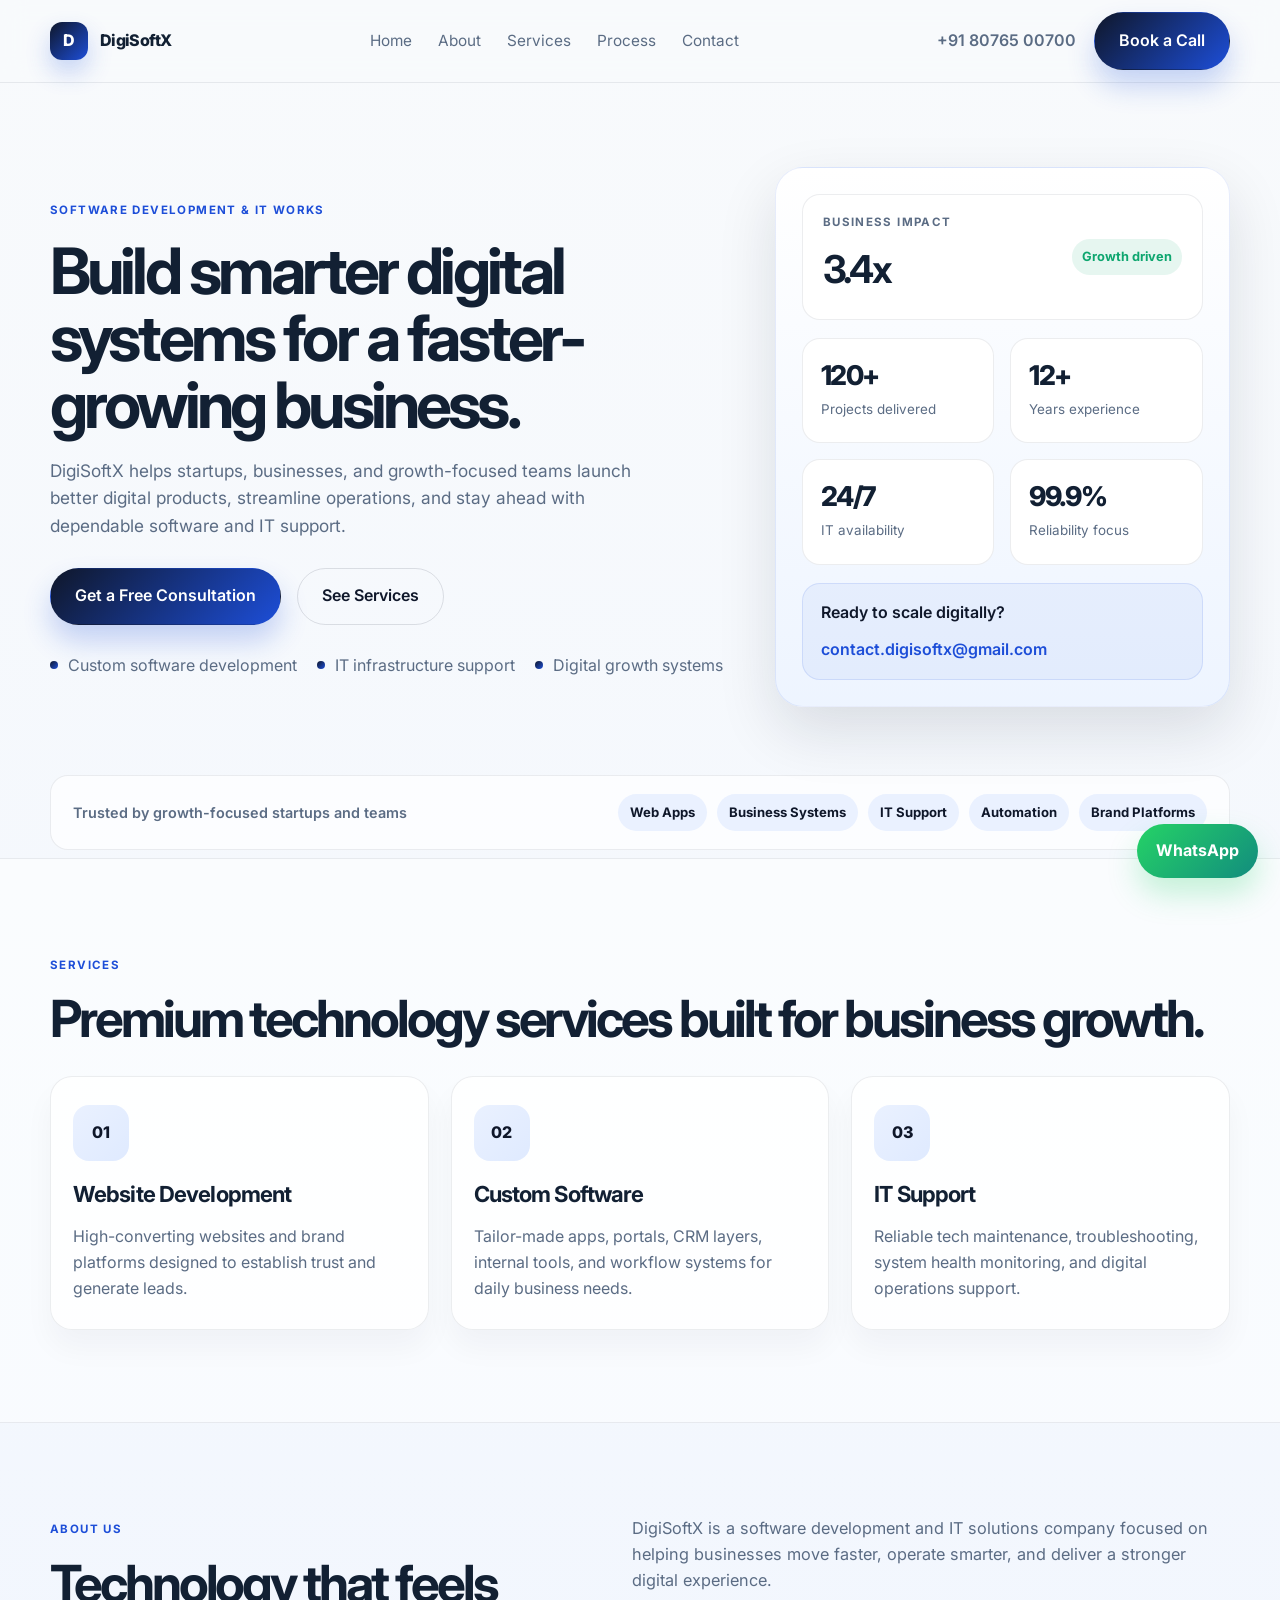
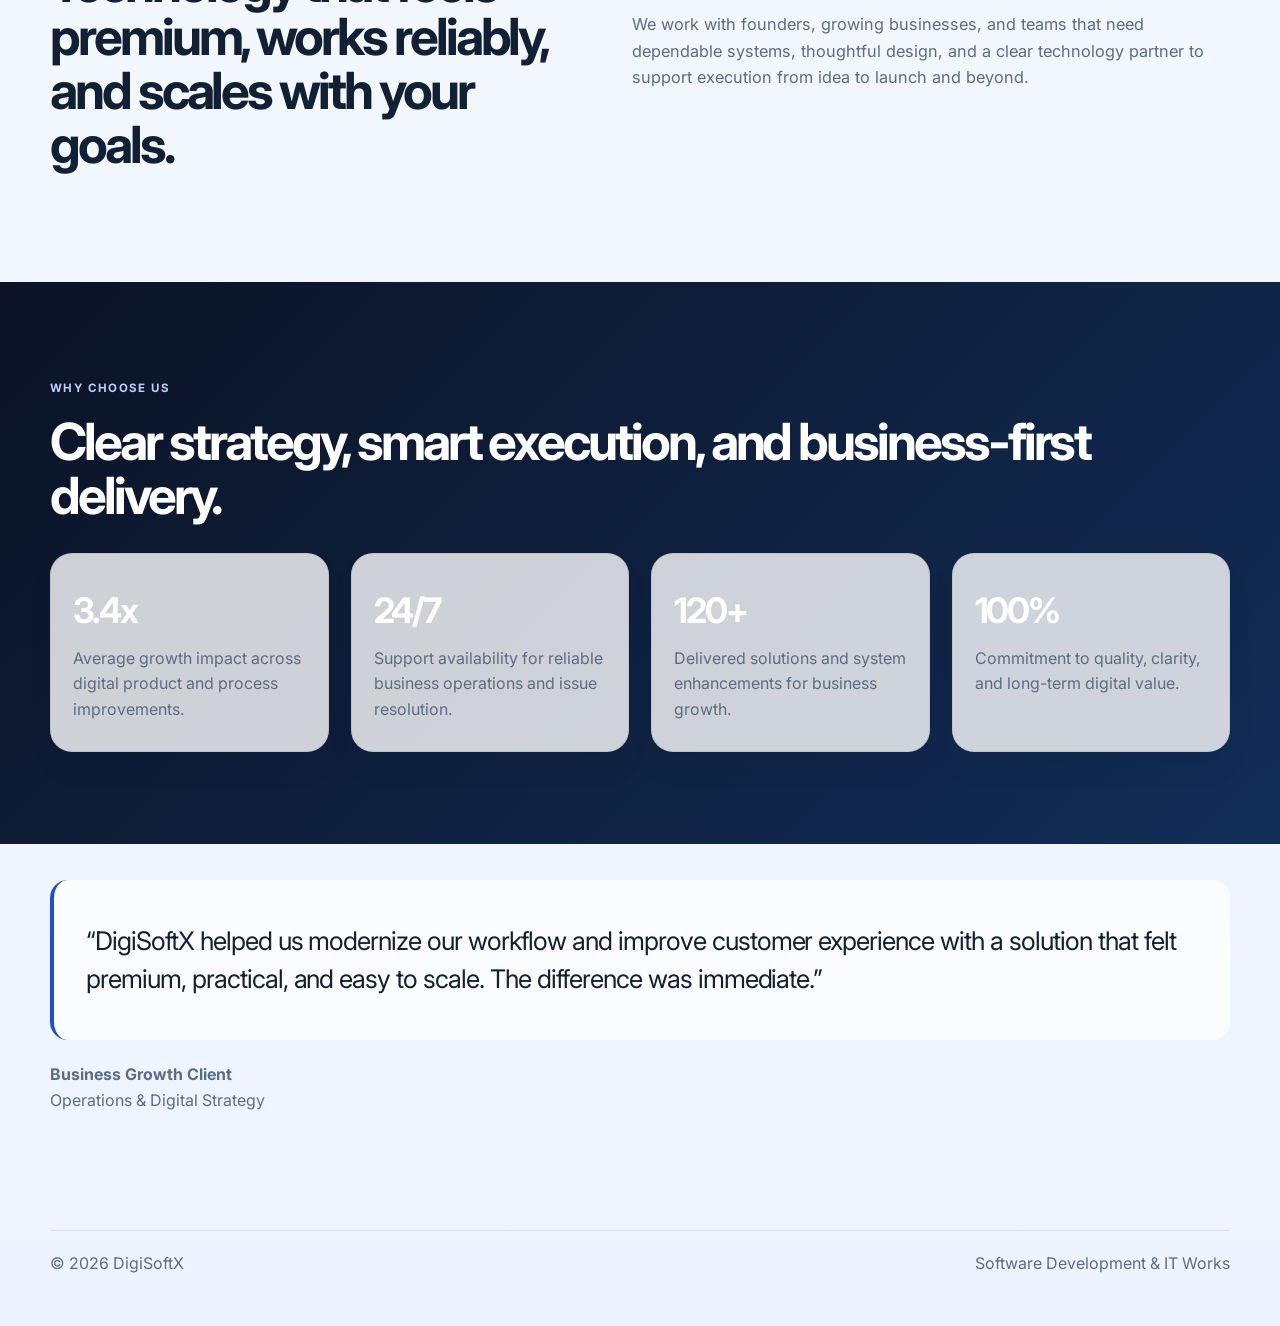
==== index.html @ 3e686649 "code update" ====
<!DOCTYPE html>
<html lang="en">
  <head>
    <meta charset="UTF-8" />
    <meta name="viewport" content="width=device-width, initial-scale=1.0" />
    <meta name="description" content="DigiSoftX delivers premium software development, IT services, and digital transformation for growing businesses." />
    <meta name="theme-color" content="#0f172a" />
    <title>DigiSoftX | Premium Software Development & IT Services</title>
    <link rel="preconnect" href="https://fonts.googleapis.com" />
    <link rel="preconnect" href="https://fonts.gstatic.com" crossorigin />
    <link href="https://fonts.googleapis.com/css2?family=Inter:wght@400;500;600;700;800&display=swap" rel="stylesheet" />
    <link rel="stylesheet" href="assets/css/styles.css" />
  </head>
  <body>
    <header class="site-header">
      <div class="container nav-wrap">
        <a class="brand" href="index.html" aria-label="DigiSoftX home">
          <span class="brand-mark">D</span>
          <span>DigiSoftX</span>
        </a>

        <nav class="site-nav" aria-label="Main navigation">
          <a href="index.html">Home</a>
          <a href="about.html">About</a>
          <a href="services.html">Services</a>
          <a href="process.html">Process</a>
          <a href="contact.html">Contact</a>
        </nav>

        <div class="nav-actions">
          <a class="text-link" href="tel:+918076500700">+91 80765 00700</a>
          <a class="btn btn-primary" href="contact.html">Book a Call</a>
        </div>
      </div>
    </header>

    <main>
      <section class="hero">
        <div class="container hero-grid">
          <div class="hero-copy">
            <span class="eyebrow">Software development & IT works</span>
            <h1>Build smarter digital systems for a faster-growing business.</h1>
            <p class="lead">
              DigiSoftX helps startups, businesses, and growth-focused teams launch better digital products,
              streamline operations, and stay ahead with dependable software and IT support.
            </p>

            <div class="hero-actions">
              <a class="btn btn-primary" href="contact.html">Get a Free Consultation</a>
              <a class="btn btn-secondary" href="services.html">See Services</a>
            </div>

            <ul class="trust-list" aria-label="DigiSoftX strengths">
              <li>Custom software development</li>
              <li>IT infrastructure support</li>
              <li>Digital growth systems</li>
            </ul>
          </div>

          <div class="hero-panel" aria-label="Business performance summary">
            <div class="panel-top">
              <div>
                <span class="mini-label">Business impact</span>
                <strong>3.4x</strong>
              </div>
              <span class="badge-positive">Growth driven</span>
            </div>

            <div class="metric-grid">
              <div>
                <span class="metric-value">120+</span>
                <span class="metric-label">Projects delivered</span>
              </div>
              <div>
                <span class="metric-value">12+</span>
                <span class="metric-label">Years experience</span>
              </div>
              <div>
                <span class="metric-value">24/7</span>
                <span class="metric-label">IT availability</span>
              </div>
              <div>
                <span class="metric-value">99.9%</span>
                <span class="metric-label">Reliability focus</span>
              </div>
            </div>

            <div class="mini-cta">
              <span>Ready to scale digitally?</span>
              <a href="mailto:contact.digisoftx@gmail.com">contact.digisoftx@gmail.com</a>
            </div>
          </div>
        </div>
      </section>

      <section class="brand-strip">
        <div class="container brand-strip-inner">
          <span>Trusted by growth-focused startups and teams</span>
          <div class="brand-tags">
            <span>Web Apps</span>
            <span>Business Systems</span>
            <span>IT Support</span>
            <span>Automation</span>
            <span>Brand Platforms</span>
          </div>
        </div>
      </section>

      <section class="section muted-section">
        <div class="container">
          <div class="section-heading">
            <span class="section-tag">Services</span>
            <h2>Premium technology services built for business growth.</h2>
          </div>

          <div class="card-grid three-col">
            <article class="service-card">
              <div class="icon">01</div>
              <h3>Website Development</h3>
              <p>High-converting websites and brand platforms designed to establish trust and generate leads.</p>
            </article>
            <article class="service-card">
              <div class="icon">02</div>
              <h3>Custom Software</h3>
              <p>Tailor-made apps, portals, CRM layers, internal tools, and workflow systems for daily business needs.</p>
            </article>
            <article class="service-card">
              <div class="icon">03</div>
              <h3>IT Support</h3>
              <p>Reliable tech maintenance, troubleshooting, system health monitoring, and digital operations support.</p>
            </article>
          </div>
        </div>
      </section>

      <section class="section about-section">
        <div class="container about-grid">
          <div class="about-head">
            <span class="section-tag">About us</span>
            <h2>Technology that feels premium, works reliably, and scales with your goals.</h2>
          </div>
          <div class="about-content">
            <p>
              DigiSoftX is a software development and IT solutions company focused on helping businesses move faster,
              operate smarter, and deliver a stronger digital experience.
            </p>
            <p>
              We work with founders, growing businesses, and teams that need dependable systems, thoughtful design,
              and a clear technology partner to support execution from idea to launch and beyond.
            </p>
          </div>
        </div>
      </section>

      <section class="section dark-section">
        <div class="container">
          <div class="section-heading light">
            <span class="section-tag">Why choose us</span>
            <h2>Clear strategy, smart execution, and business-first delivery.</h2>
          </div>

          <div class="stats-grid">
            <div class="stat-card">
              <strong>3.4x</strong>
              <p>Average growth impact across digital product and process improvements.</p>
            </div>
            <div class="stat-card">
              <strong>24/7</strong>
              <p>Support availability for reliable business operations and issue resolution.</p>
            </div>
            <div class="stat-card">
              <strong>120+</strong>
              <p>Delivered solutions and system enhancements for business growth.</p>
            </div>
            <div class="stat-card">
              <strong>100%</strong>
              <p>Commitment to quality, clarity, and long-term digital value.</p>
            </div>
          </div>
        </div>
      </section>

      <section class="section testimonial-section">
        <div class="container narrow">
          <blockquote>
            “DigiSoftX helped us modernize our workflow and improve customer experience with a solution that felt premium,
            practical, and easy to scale. The difference was immediate.”
          </blockquote>
          <div class="author-block">
            <strong>Business Growth Client</strong>
            <span>Operations & Digital Strategy</span>
          </div>
        </div>
      </section>
    </main>

    <footer class="site-footer">
      <div class="container footer-wrap">
        <div>© <span id="year"></span> DigiSoftX</div>
        <div>Software Development & IT Works</div>
      </div>
    </footer>

    <a class="floating-whatsapp" href="https://wa.me/918076500700" target="_blank" rel="noreferrer" aria-label="Chat on WhatsApp">
      WhatsApp
    </a>

    <script src="assets/js/script.js"></script>
  </body>
</html>
---- assets/css/styles.css ----
:root {
  --bg: #f5f7fb;
  --panel: #ffffff;
  --panel-soft: #edf4ff;
  --primary: #0f172a;
  --primary-strong: #0b1325;
  --secondary: #1d4ed8;
  --secondary-soft: #eaf1ff;
  --text: #122033;
  --muted: #5b6c84;
  --border: rgba(18, 32, 51, 0.08);
  --shadow: 0 24px 60px rgba(15, 23, 42, 0.12);
  --success: #0ea66f;
}

* { box-sizing: border-box; }
html { scroll-behavior: smooth; }
body {
  margin: 0;
  font-family: "Inter", sans-serif;
  background: linear-gradient(180deg, #f8fafc 0%, #eef4ff 100%);
  color: var(--text);
  line-height: 1.6;
}

a { color: inherit; text-decoration: none; }
img { max-width: 100%; display: block; }
button, input, textarea { font: inherit; }

.container { width: min(1180px, calc(100% - 32px)); margin: 0 auto; }
.section { padding: 92px 0; }
.muted-section { background: rgba(255,255,255,0.45); border-top: 1px solid var(--border); border-bottom: 1px solid var(--border); }
.dark-section { background: linear-gradient(135deg, #0b1325 0%, #122d57 100%); color: white; }

.site-header {
  position: sticky; top: 0; z-index: 60;
  background: rgba(248, 250, 252, 0.82);
  border-bottom: 1px solid var(--border);
  backdrop-filter: blur(12px);
}

.nav-wrap {
  min-height: 82px; display: flex; align-items: center; justify-content: space-between; gap: 24px;
}

.brand {
  display: inline-flex; align-items: center; gap: 12px; font-weight: 800; letter-spacing: -0.04em;
}
.brand-mark {
  width: 38px; height: 38px; display: grid; place-items: center; border-radius: 12px;
  background: linear-gradient(135deg, var(--primary), var(--secondary)); color: white;
  box-shadow: 0 12px 24px rgba(29,78,216,0.24);
}

.site-nav {
  display: flex; align-items: center; gap: 26px; color: var(--muted); font-size: 0.96rem;
}
.site-nav a, .text-link { transition: color 0.2s ease; }
.site-nav a:hover, .text-link:hover { color: var(--secondary); }

.nav-actions {
  display: flex; align-items: center; gap: 18px;
}
.text-link { color: var(--muted); font-weight: 600; }

.btn {
  display: inline-flex; align-items: center; justify-content: center; padding: 0.92rem 1.5rem;
  border-radius: 999px; border: 1px solid transparent; font-weight: 600; cursor: pointer;
  transition: transform 0.2s ease, box-shadow 0.2s ease;
}
.btn:hover { transform: translateY(-1px); }
.btn-primary {
  color: white; background: linear-gradient(135deg, var(--primary), var(--secondary));
  box-shadow: 0 16px 28px rgba(29,78,216,0.24);
}
.btn-secondary {
  color: var(--primary); background: transparent; border-color: rgba(15,23,42,0.12);
}

.hero { padding: 84px 0 68px; }
.hero-grid {
  display: grid; grid-template-columns: 1.2fr 0.8fr; gap: 42px; align-items: center;
}
.eyebrow, .section-tag {
  display: inline-block; margin: 0 0 18px; font-size: 0.72rem; font-weight: 700; letter-spacing: 0.12em; text-transform: uppercase; color: var(--secondary);
}
.hero-copy h1, .section-heading h2, .about-head h2, .page-head h2, .contact-copy h2 {
  margin: 0 0 18px; line-height: 1.05; letter-spacing: -0.06em;
}
.hero-copy h1 { max-width: 640px; font-size: clamp(2.9rem, 5vw, 5rem); }
.lead { max-width: 620px; color: var(--muted); margin: 0; font-size: 1.08rem; }
.hero-actions { display: flex; flex-wrap: wrap; gap: 16px; margin-top: 28px; }
.trust-list {
  list-style: none; padding: 0; margin: 28px 0 0; display: flex; flex-wrap: wrap; gap: 20px; color: var(--muted);
}
.trust-list li { position: relative; padding-left: 18px; }
.trust-list li::before {
  content: ""; position: absolute; left: 0; top: 50%; width: 8px; height: 8px; border-radius: 50%; transform: translateY(-50%);
  background: linear-gradient(135deg, var(--primary), var(--secondary));
}

.hero-panel {
  background: linear-gradient(180deg, rgba(255,255,255,0.96), rgba(237,244,255,0.96));
  border: 1px solid rgba(29,78,216,0.1); border-radius: 28px; padding: 26px; box-shadow: var(--shadow);
}
.panel-top {
  display: flex; justify-content: space-between; align-items: center; gap: 12px; padding: 18px 20px; border-radius: 18px;
  background: var(--panel); border: 1px solid var(--border);
}
.mini-label { display: block; font-size: 0.72rem; letter-spacing: 0.12em; text-transform: uppercase; font-weight: 700; color: var(--muted); }
.panel-top strong { display: block; margin-top: 8px; font-size: clamp(2rem, 3vw, 2.8rem); letter-spacing: -0.07em; }
.badge-positive { padding: 8px 10px; border-radius: 999px; background: rgba(14,166,111,0.1); color: var(--success); font-size: 0.8rem; font-weight: 700; }
.metric-grid { display: grid; grid-template-columns: repeat(2, minmax(0,1fr)); gap: 16px; margin-top: 18px; }
.metric-grid > div { padding: 22px 18px; border-radius: 18px; background: var(--panel); border: 1px solid var(--border); }
.metric-value { display: block; font-size: 1.7rem; line-height: 1.1; letter-spacing: -0.06em; font-weight: 800; }
.metric-label { display: block; margin-top: 8px; color: var(--muted); font-size: 0.84rem; }
.mini-cta {
  margin-top: 18px; padding: 16px 18px; border-radius: 18px; background: rgba(29,78,216,0.05); border: 1px solid rgba(29,78,216,0.12);
  display: flex; justify-content: space-between; gap: 12px; flex-wrap: wrap; color: var(--primary); font-weight: 600;
}
.mini-cta a { color: var(--secondary); }

.brand-strip { padding-bottom: 8px; }
.brand-strip-inner {
  display: flex; align-items: center; justify-content: space-between; gap: 20px; padding: 18px 22px; border-radius: 18px;
  background: rgba(255,255,255,0.7); border: 1px solid var(--border);
}
.brand-strip-inner > span { color: var(--muted); font-size: 0.9rem; font-weight: 600; }
.brand-tags { display: flex; flex-wrap: wrap; gap: 10px; }
.brand-tags span { padding: 8px 12px; border-radius: 999px; background: var(--secondary-soft); color: var(--primary); font-size: 0.82rem; font-weight: 700; }

.section-heading { margin-bottom: 30px; }
.section-heading h2, .about-head h2, .page-head h2, .contact-copy h2 { font-size: clamp(2.1rem, 4vw, 3.3rem); }

.card-grid, .steps-grid, .stats-grid, .value-grid, .stack-grid { display: grid; gap: 22px; }
.three-col { grid-template-columns: repeat(3, minmax(0, 1fr)); }
.service-card, .step-item, .value-card, .stack-card, .stat-card, .process-card { background: rgba(255,255,255,0.8); border: 1px solid var(--border); border-radius: 22px; padding: 28px 22px; box-shadow: 0 18px 30px rgba(17,30,52,0.04); }
.icon { width: 56px; height: 56px; display: inline-flex; align-items: center; justify-content: center; border-radius: 16px; background: linear-gradient(135deg, var(--secondary-soft), #dfeaff); color: var(--primary); font-weight: 800; margin-bottom: 16px; }
.service-card h3, .step-item h3, .value-card h3, .stat-card h3 { margin: 0 0 12px; font-size: 1.38rem; letter-spacing: -0.04em; }
.service-card p, .step-item p, .value-card p, .process-card p, .stat-card p, .about-content p, .contact-copy p { margin: 0; color: var(--muted); }

.about-grid, .contact-box, .content-grid { display: grid; grid-template-columns: 0.95fr 1.05fr; gap: 40px; align-items: start; }
.about-content { display: grid; gap: 18px; font-size: 1.02rem; }

.steps-grid { grid-template-columns: repeat(3, minmax(0, 1fr)); }
.step-item span, .process-card span { display: inline-block; margin-bottom: 12px; font-size: 0.74rem; font-weight: 700; letter-spacing: 0.12em; text-transform: uppercase; color: var(--secondary); }

.value-grid { grid-template-columns: repeat(4, minmax(0, 1fr)); }
.stack-grid { grid-template-columns: repeat(6, minmax(0, 1fr)); }
.stack-card { display: grid; place-items: center; min-height: 84px; font-weight: 700; text-align: center; color: var(--primary); background: linear-gradient(180deg, rgba(255,255,255,0.9), rgba(237,244,255,0.9)); }

.stats-grid { grid-template-columns: repeat(4, minmax(0, 1fr)); }
.stat-card strong { display: block; font-size: 2.2rem; letter-spacing: -0.06em; margin-bottom: 8px; }

.light .section-tag { color: #bed0ff; }

.page-header {
  padding: 72px 0 36px;
}
.page-head {
  max-width: 760px;
}
.page-head p { margin: 0; color: var(--muted); font-size: 1.05rem; }

.feature-list { display: grid; gap: 14px; margin-top: 22px; }
.feature-list li { color: var(--muted); list-style: none; position: relative; padding-left: 20px; }
.feature-list li::before {
  content: ""; position: absolute; left: 0; top: 12px; width: 8px; height: 8px; border-radius: 50%; background: var(--secondary);
}

.contact-box {
  background: linear-gradient(135deg, #0d1b3a 0%, #163d7b 100%); border-radius: 32px; padding: 42px; box-shadow: var(--shadow); color: white;
}
.light-tag { color: #adc8ff; }
.contact-copy p { color: rgba(255,255,255,0.8); }
.contact-list { display: grid; gap: 18px; margin-top: 28px; }
.contact-list > div { display: grid; gap: 4px; }
.label { color: rgba(255,255,255,0.7); font-size: 0.8rem; text-transform: uppercase; letter-spacing: 0.1em; }
.contact-list a { color: white; font-weight: 600; }
.contact-form { display: grid; gap: 18px; background: rgba(255,255,255,0.06); border-radius: 20px; padding: 24px; }
.contact-form label { display: grid; gap: 8px; font-size: 0.9rem; font-weight: 600; }
.contact-form input, .contact-form textarea {
  width: 100%; border: 1px solid rgba(255,255,255,0.22); border-radius: 12px; background: rgba(255,255,255,0.04); padding: 0.92rem 1rem; color: white;
}
.contact-form input::placeholder, .contact-form textarea::placeholder { color: rgba(255,255,255,0.7); }
.contact-form button { width: fit-content; }

.testimonial-section { padding-top: 36px; }
blockquote {
  margin: 0; padding: 42px 32px; border-left: 4px solid var(--secondary); background: rgba(255,255,255,0.72); border-radius: 18px;
  font-size: clamp(1.2rem, 2vw, 1.7rem); line-height: 1.5; letter-spacing: -0.04em;
}
.author-block { margin-top: 22px; display: flex; flex-direction: column; color: var(--muted); }

.site-footer { padding: 24px 0 50px; }
.footer-wrap {
  display: flex; align-items: center; justify-content: space-between; gap: 16px; padding-top: 20px; border-top: 1px solid var(--border); color: var(--muted);
}

.floating-whatsapp {
  position: fixed; right: 22px; bottom: 22px; z-index: 60; background: linear-gradient(135deg, #25d366, #128c7e);
  color: white; padding: 0.9rem 1.2rem; border-radius: 999px; font-weight: 700; box-shadow: 0 16px 30px rgba(37,211,102,0.25);
}

@media (max-width: 980px) {
  .hero-grid, .about-grid, .contact-box, .content-grid, .stack-grid, .three-col, .steps-grid, .stats-grid, .value-grid {
    grid-template-columns: 1fr;
  }
  .stack-grid { grid-template-columns: repeat(2, minmax(0,1fr)); }
}

@media (max-width: 860px) {
  .nav-wrap, .site-nav, .nav-actions { display: grid; grid-template-columns: 1fr; }
  .nav-wrap { padding: 18px 0; min-height: auto; }
  .site-nav { gap: 10px; }
  .nav-actions { justify-items: start; }
  .brand-strip-inner { display: grid; grid-template-columns: 1fr; }
}

@media (max-width: 600px) {
  .site-nav { display: none; }
  .hero { padding-top: 52px; }
  .hero-copy h1 { font-size: 2.7rem; }
  .section { padding: 72px 0; }
  .hero-actions, .nav-actions { flex-direction: column; align-items: stretch; }
  .btn { width: 100%; }
  .brand-strip-inner, .footer-wrap, .contact-box { padding-left: 20px; padding-right: 20px; }
  .footer-wrap { flex-direction: column; align-items: flex-start; gap: 10px; }
}
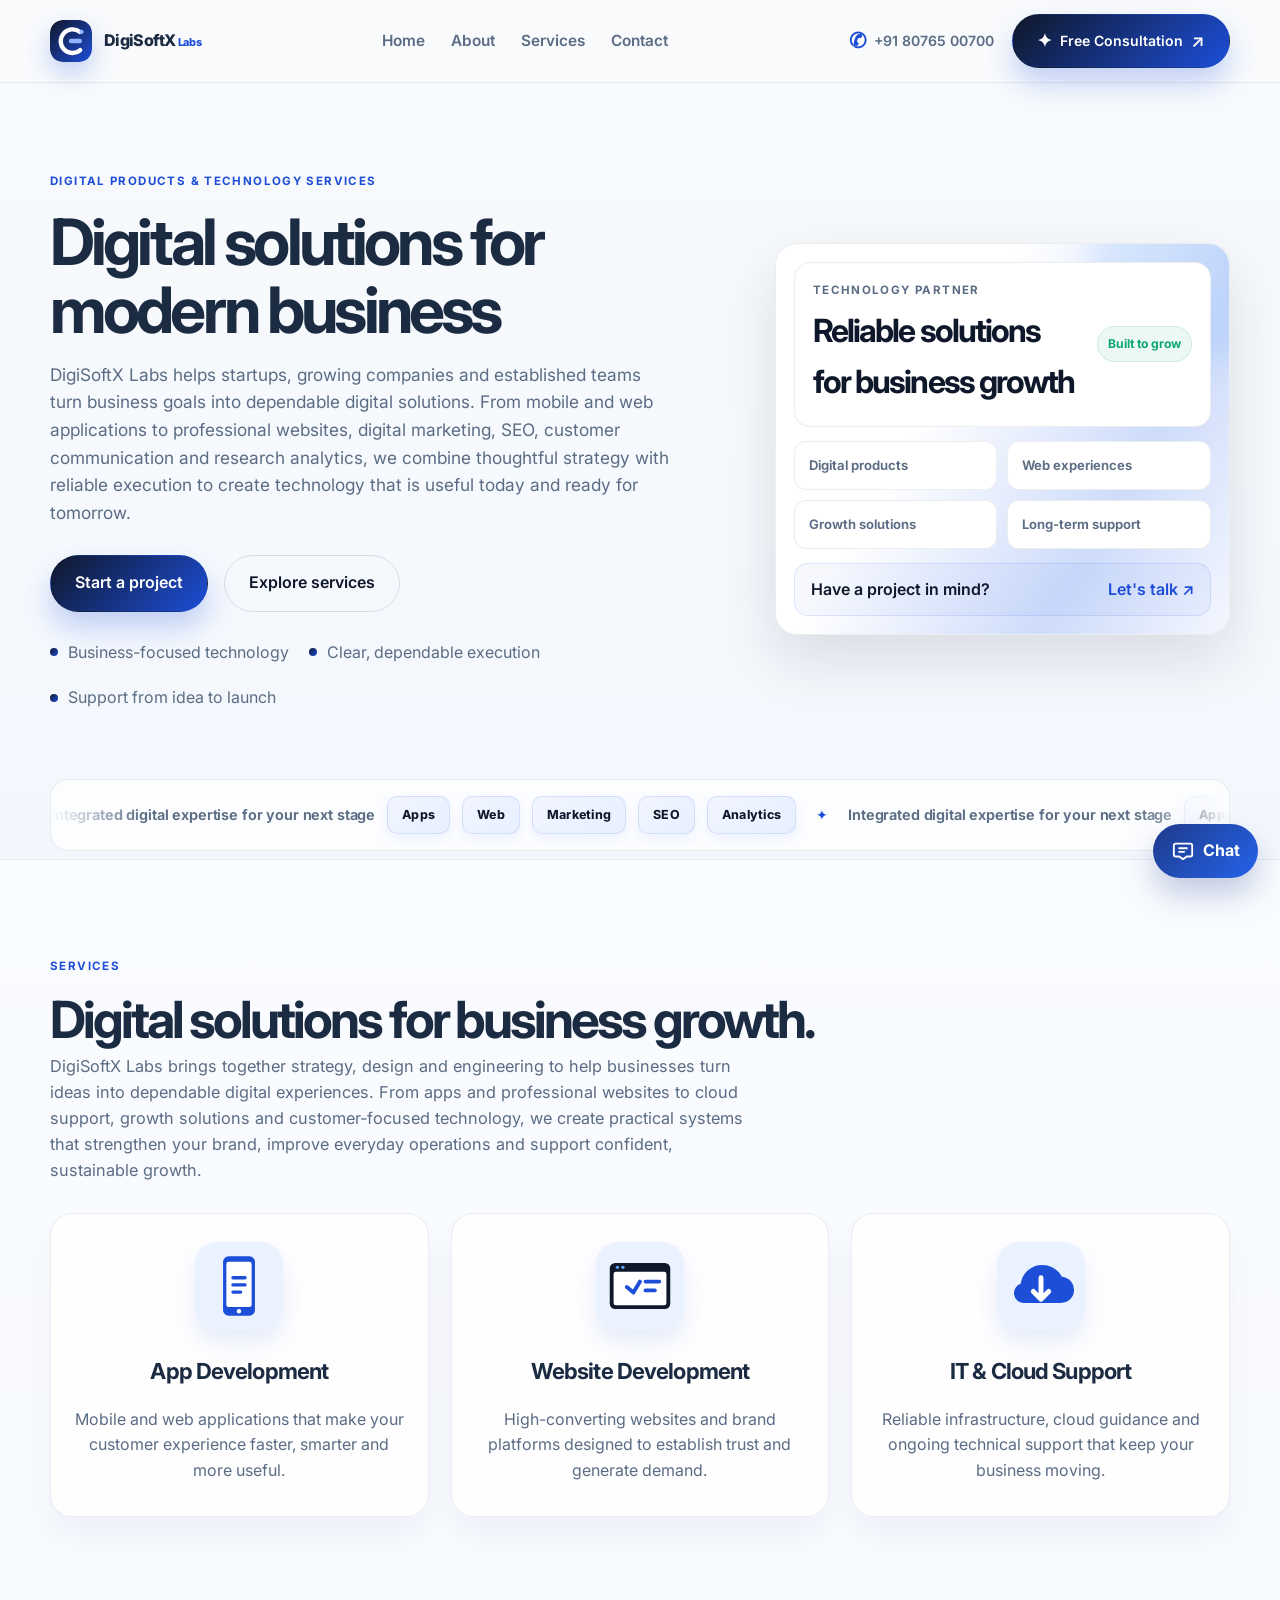
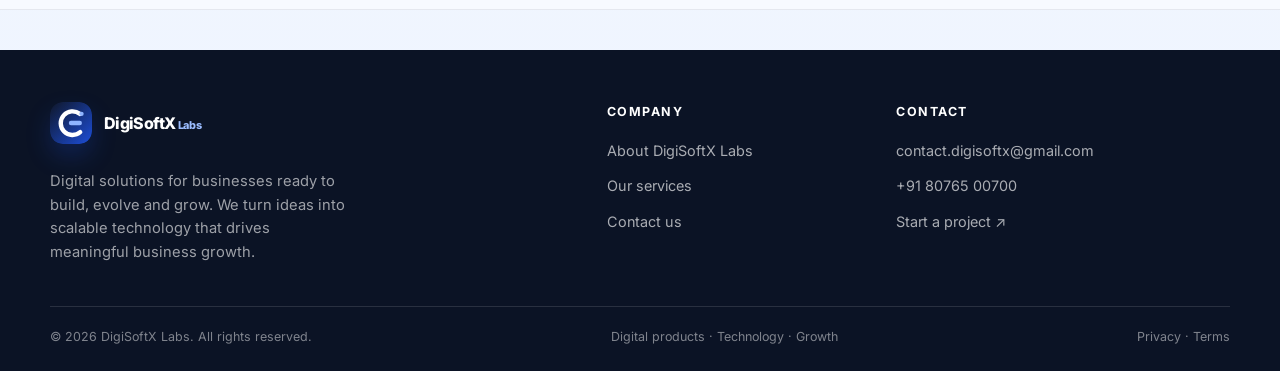
==== commit 7325cb32: "code update" ====
--- a/index.html
+++ b/index.html
@@ -3,91 +3,63 @@
   <head>
     <meta charset="UTF-8" />
     <meta name="viewport" content="width=device-width, initial-scale=1.0" />
-    <meta name="description" content="DigiSoftX delivers premium software development, IT services, and digital transformation for growing businesses." />
+    <meta name="description" content="DigiSoftX Labs builds apps, websites, growth systems, communication platforms and research analytics for ambitious businesses worldwide." />
     <meta name="theme-color" content="#0f172a" />
-    <title>DigiSoftX | Premium Software Development & IT Services</title>
+    <title>DigiSoftX Labs | Digital Products, Growth & Intelligence</title>
     <link rel="preconnect" href="https://fonts.googleapis.com" />
     <link rel="preconnect" href="https://fonts.gstatic.com" crossorigin />
     <link href="https://fonts.googleapis.com/css2?family=Inter:wght@400;500;600;700;800&display=swap" rel="stylesheet" />
     <link rel="stylesheet" href="assets/css/styles.css" />
   </head>
   <body>
-    <header class="site-header">
-      <div class="container nav-wrap">
-        <a class="brand" href="index.html" aria-label="DigiSoftX home">
-          <span class="brand-mark">D</span>
-          <span>DigiSoftX</span>
-        </a>
-
-        <nav class="site-nav" aria-label="Main navigation">
-          <a href="index.html">Home</a>
-          <a href="about.html">About</a>
-          <a href="services.html">Services</a>
-          <a href="process.html">Process</a>
-          <a href="contact.html">Contact</a>
-        </nav>
-
-        <div class="nav-actions">
-          <a class="text-link" href="tel:+918076500700">+91 80765 00700</a>
-          <a class="btn btn-primary" href="contact.html">Book a Call</a>
-        </div>
-      </div>
-    </header>
+    <div id="site-header"></div>
 
     <main>
       <section class="hero">
         <div class="container hero-grid">
           <div class="hero-copy">
-            <span class="eyebrow">Software development & IT works</span>
-            <h1>Build smarter digital systems for a faster-growing business.</h1>
+            <span class="eyebrow">Digital products & technology services</span>
+            <h1>Digital solutions for modern business</h1>
             <p class="lead">
-              DigiSoftX helps startups, businesses, and growth-focused teams launch better digital products,
-              streamline operations, and stay ahead with dependable software and IT support.
+              DigiSoftX Labs helps startups, growing companies and established teams turn business goals into
+              dependable digital solutions. From mobile and web applications to professional websites, digital
+              marketing, SEO, customer communication and research analytics, we combine thoughtful strategy with
+              reliable execution to create technology that is useful today and ready for tomorrow.
             </p>
 
             <div class="hero-actions">
-              <a class="btn btn-primary" href="contact.html">Get a Free Consultation</a>
-              <a class="btn btn-secondary" href="services.html">See Services</a>
+              <a class="btn btn-primary" href="contact.html">Start a project</a>
+              <a class="btn btn-secondary" href="services.html">Explore services</a>
             </div>
 
             <ul class="trust-list" aria-label="DigiSoftX strengths">
-              <li>Custom software development</li>
-              <li>IT infrastructure support</li>
-              <li>Digital growth systems</li>
+              <li>Business-focused technology</li>
+              <li>Clear, dependable execution</li>
+              <li>Support from idea to launch</li>
             </ul>
           </div>
 
-          <div class="hero-panel" aria-label="Business performance summary">
+          <div class="hero-panel" aria-label="DigiSoftX technology partnership">
             <div class="panel-top">
-              <div>
-                <span class="mini-label">Business impact</span>
-                <strong>3.4x</strong>
+              <div class="panel-intro">
+                <span class="mini-label">Technology partner</span>
+                <strong>Reliable solutions for business growth</strong>
               </div>
-              <span class="badge-positive">Growth driven</span>
+              <span class="badge-positive">Built to grow</span>
             </div>
 
-            <div class="metric-grid">
-              <div>
-                <span class="metric-value">120+</span>
-                <span class="metric-label">Projects delivered</span>
-              </div>
-              <div>
-                <span class="metric-value">12+</span>
-                <span class="metric-label">Years experience</span>
-              </div>
-              <div>
-                <span class="metric-value">24/7</span>
-                <span class="metric-label">IT availability</span>
-              </div>
-              <div>
-                <span class="metric-value">99.9%</span>
-                <span class="metric-label">Reliability focus</span>
-              </div>
+            <div class="capability-list">
+              <span>Digital products</span>
+              <span>Web experiences</span>
+              <span>Growth solutions</span>
+              <span>Long-term support</span>
             </div>
 
             <div class="mini-cta">
-              <span>Ready to scale digitally?</span>
-              <a href="mailto:contact.digisoftx@gmail.com">contact.digisoftx@gmail.com</a>
+              <span>Have a project in mind?</span>
+              <a href="mailto:contact.digisoftx@gmail.com">
+                Let's talk <span aria-hidden="true">↗</span>
+              </a>
             </div>
           </div>
         </div>
@@ -95,13 +67,27 @@
 
       <section class="brand-strip">
         <div class="container brand-strip-inner">
-          <span>Trusted by growth-focused startups and teams</span>
-          <div class="brand-tags">
-            <span>Web Apps</span>
-            <span>Business Systems</span>
-            <span>IT Support</span>
-            <span>Automation</span>
-            <span>Brand Platforms</span>
+          <div class="brand-marquee" aria-label="DigiSoftX digital capabilities">
+            <div class="brand-marquee-track">
+              <div class="brand-marquee-group" aria-hidden="false">
+                <span class="brand-message">Integrated digital expertise for your next stage</span>
+                <span class="brand-tag">Apps</span>
+                <span class="brand-tag">Web</span>
+                <span class="brand-tag">Marketing</span>
+                <span class="brand-tag">SEO</span>
+                <span class="brand-tag">Analytics</span>
+                <span class="brand-divider" aria-hidden="true">✦</span>
+              </div>
+              <div class="brand-marquee-group" aria-hidden="true">
+                <span class="brand-message">Integrated digital expertise for your next stage</span>
+                <span class="brand-tag">Apps</span>
+                <span class="brand-tag">Web</span>
+                <span class="brand-tag">Marketing</span>
+                <span class="brand-tag">SEO</span>
+                <span class="brand-tag">Analytics</span>
+                <span class="brand-divider" aria-hidden="true">✦</span>
+              </div>
+            </div>
           </div>
         </div>
       </section>
@@ -110,101 +96,40 @@
         <div class="container">
           <div class="section-heading">
             <span class="section-tag">Services</span>
-            <h2>Premium technology services built for business growth.</h2>
+            <h2>Digital solutions for business growth.</h2>
+            <p class="section-intro">
+              DigiSoftX Labs brings together strategy, design and engineering to help businesses turn ideas into
+              dependable digital experiences. From apps and professional websites to cloud support, growth solutions
+              and customer-focused technology, we create practical systems that strengthen your brand, improve
+              everyday operations and support confident, sustainable growth.
+            </p>
           </div>
 
           <div class="card-grid three-col">
             <article class="service-card">
-              <div class="icon">01</div>
-              <h3>Website Development</h3>
-              <p>High-converting websites and brand platforms designed to establish trust and generate leads.</p>
+              <img class="service-icon" src="assets/images/app-development.svg" alt="App development illustration" />
+              <h3>App Development</h3>
+              <p>Mobile and web applications that make your customer experience faster, smarter and more useful.</p>
             </article>
             <article class="service-card">
-              <div class="icon">02</div>
-              <h3>Custom Software</h3>
-              <p>Tailor-made apps, portals, CRM layers, internal tools, and workflow systems for daily business needs.</p>
+              <img class="service-icon" src="assets/images/website-development.svg" alt="Website development illustration" />
+              <h3>Website Development</h3>
+              <p>High-converting websites and brand platforms designed to establish trust and generate demand.</p>
             </article>
             <article class="service-card">
-              <div class="icon">03</div>
-              <h3>IT Support</h3>
-              <p>Reliable tech maintenance, troubleshooting, system health monitoring, and digital operations support.</p>
+              <img class="service-icon" src="assets/images/cloud-support.svg" alt="IT and cloud support illustration" />
+              <h3>IT &amp; Cloud Support</h3>
+              <p>Reliable infrastructure, cloud guidance and ongoing technical support that keep your business moving.</p>
             </article>
           </div>
         </div>
       </section>
 
-      <section class="section about-section">
-        <div class="container about-grid">
-          <div class="about-head">
-            <span class="section-tag">About us</span>
-            <h2>Technology that feels premium, works reliably, and scales with your goals.</h2>
-          </div>
-          <div class="about-content">
-            <p>
-              DigiSoftX is a software development and IT solutions company focused on helping businesses move faster,
-              operate smarter, and deliver a stronger digital experience.
-            </p>
-            <p>
-              We work with founders, growing businesses, and teams that need dependable systems, thoughtful design,
-              and a clear technology partner to support execution from idea to launch and beyond.
-            </p>
-          </div>
-        </div>
-      </section>
-
-      <section class="section dark-section">
-        <div class="container">
-          <div class="section-heading light">
-            <span class="section-tag">Why choose us</span>
-            <h2>Clear strategy, smart execution, and business-first delivery.</h2>
-          </div>
-
-          <div class="stats-grid">
-            <div class="stat-card">
-              <strong>3.4x</strong>
-              <p>Average growth impact across digital product and process improvements.</p>
-            </div>
-            <div class="stat-card">
-              <strong>24/7</strong>
-              <p>Support availability for reliable business operations and issue resolution.</p>
-            </div>
-            <div class="stat-card">
-              <strong>120+</strong>
-              <p>Delivered solutions and system enhancements for business growth.</p>
-            </div>
-            <div class="stat-card">
-              <strong>100%</strong>
-              <p>Commitment to quality, clarity, and long-term digital value.</p>
-            </div>
-          </div>
-        </div>
-      </section>
-
-      <section class="section testimonial-section">
-        <div class="container narrow">
-          <blockquote>
-            “DigiSoftX helped us modernize our workflow and improve customer experience with a solution that felt premium,
-            practical, and easy to scale. The difference was immediate.”
-          </blockquote>
-          <div class="author-block">
-            <strong>Business Growth Client</strong>
-            <span>Operations & Digital Strategy</span>
-          </div>
-        </div>
-      </section>
     </main>
 
-    <footer class="site-footer">
-      <div class="container footer-wrap">
-        <div>© <span id="year"></span> DigiSoftX</div>
-        <div>Software Development & IT Works</div>
-      </div>
-    </footer>
+    <div id="site-footer"></div>
 
-    <a class="floating-whatsapp" href="https://wa.me/918076500700" target="_blank" rel="noreferrer" aria-label="Chat on WhatsApp">
-      WhatsApp
-    </a>
-
+    <script src="assets/js/layout.js"></script>
     <script src="assets/js/script.js"></script>
   </body>
 </html>
--- a/assets/css/styles.css
+++ b/assets/css/styles.css
@@ -6,6 +6,7 @@
   --primary-strong: #0b1325;
   --secondary: #1d4ed8;
   --secondary-soft: #eaf1ff;
+  --accent: #0f766e;
   --text: #122033;
   --muted: #5b6c84;
   --border: rgba(18, 32, 51, 0.08);
@@ -19,7 +20,7 @@
   margin: 0;
   font-family: "Inter", sans-serif;
   background: linear-gradient(180deg, #f8fafc 0%, #eef4ff 100%);
-  color: var(--text);
+  color: #1b2b42;
   line-height: 1.6;
 }
 
@@ -34,7 +35,7 @@
 
 .site-header {
   position: sticky; top: 0; z-index: 60;
-  background: rgba(248, 250, 252, 0.82);
+  background: rgba(248, 250, 252, 0.9);
   border-bottom: 1px solid var(--border);
   backdrop-filter: blur(12px);
 }
@@ -46,9 +47,9 @@
 .brand {
   display: inline-flex; align-items: center; gap: 12px; font-weight: 800; letter-spacing: -0.04em;
 }
+.brand small { font-size: 0.68em; letter-spacing: -0.02em; color: var(--secondary); }
 .brand-mark {
-  width: 38px; height: 38px; display: grid; place-items: center; border-radius: 12px;
-  background: linear-gradient(135deg, var(--primary), var(--secondary)); color: white;
+  width: 42px; height: 42px; display: block; border-radius: 13px;
   box-shadow: 0 12px 24px rgba(29,78,216,0.24);
 }
 
@@ -57,11 +58,18 @@
 }
 .site-nav a, .text-link { transition: color 0.2s ease; }
 .site-nav a:hover, .text-link:hover { color: var(--secondary); }
+.site-nav a { position: relative; padding: 8px 0; font-weight: 600; }
+.site-nav a::after { content: ""; position: absolute; left: 0; right: 0; bottom: 0; height: 2px; border-radius: 4px; background: var(--secondary); transform: scaleX(0); transform-origin: center; transition: transform 0.2s ease; }
+.site-nav a:hover::after { transform: scaleX(1); }
 
 .nav-actions {
   display: flex; align-items: center; gap: 18px;
 }
 .text-link { color: var(--muted); font-weight: 600; }
+.phone-link { display: inline-flex; align-items: center; gap: 7px; white-space: nowrap; font-size: 0.88rem; }
+.phone-link span { color: var(--secondary); font-size: 1.3rem; line-height: 1; }
+.nav-cta { gap: 8px; padding: 0.78rem 1.2rem; font-size: 0.88rem; }
+.nav-cta span { font-size: 1.1rem; line-height: 1; }
 
 .btn {
   display: inline-flex; align-items: center; justify-content: center; padding: 0.92rem 1.5rem;
@@ -100,44 +108,175 @@
 }
 
 .hero-panel {
-  background: linear-gradient(180deg, rgba(255,255,255,0.96), rgba(237,244,255,0.96));
-  border: 1px solid rgba(29,78,216,0.1); border-radius: 28px; padding: 26px; box-shadow: var(--shadow);
+  position: relative;
+  isolation: isolate;
+  overflow: hidden;
+  background: rgba(255,255,255,0.94);
+  border: 1px solid var(--border); border-radius: 22px; padding: 18px; box-shadow: var(--shadow);
+  transition: transform 0.35s ease, box-shadow 0.35s ease;
+}
+.hero-panel::before {
+  content: "";
+  position: absolute;
+  inset: -1px;
+  z-index: -1;
+  border-radius: inherit;
+  background: linear-gradient(120deg, transparent 20%, rgba(37,99,235,0.35), transparent 60%);
+  background-size: 220% 100%;
+  animation: panel-border-glow 6s linear infinite;
+  opacity: 0.65;
+}
+.hero-panel::after {
+  content: "";
+  position: absolute;
+  top: -90px;
+  right: -70px;
+  width: 210px;
+  height: 210px;
+  border-radius: 50%;
+  background: rgba(96,165,250,0.14);
+  filter: blur(12px);
+  pointer-events: none;
+  animation: panel-orb 7s ease-in-out infinite;
+}
+.hero-panel:hover {
+  transform: translateY(-4px);
+  box-shadow: 0 24px 48px rgba(17,30,52,0.12);
 }
 .panel-top {
-  display: flex; justify-content: space-between; align-items: center; gap: 12px; padding: 18px 20px; border-radius: 18px;
+  position: relative;
+  z-index: 1;
+  display: flex; justify-content: space-between; align-items: center; gap: 16px; padding: 18px; border-radius: 16px;
   background: var(--panel); border: 1px solid var(--border);
 }
 .mini-label { display: block; font-size: 0.72rem; letter-spacing: 0.12em; text-transform: uppercase; font-weight: 700; color: var(--muted); }
-.panel-top strong { display: block; margin-top: 8px; font-size: clamp(2rem, 3vw, 2.8rem); letter-spacing: -0.07em; }
-.badge-positive { padding: 8px 10px; border-radius: 999px; background: rgba(14,166,111,0.1); color: var(--success); font-size: 0.8rem; font-weight: 700; }
-.metric-grid { display: grid; grid-template-columns: repeat(2, minmax(0,1fr)); gap: 16px; margin-top: 18px; }
-.metric-grid > div { padding: 22px 18px; border-radius: 18px; background: var(--panel); border: 1px solid var(--border); }
-.metric-value { display: block; font-size: 1.7rem; line-height: 1.1; letter-spacing: -0.06em; font-weight: 800; }
-.metric-label { display: block; margin-top: 8px; color: var(--muted); font-size: 0.84rem; }
+.panel-top strong {
+  display: block;
+  margin-top: 6px;
+  max-width: 310px;
+  font-size: clamp(1.5rem, 2.5vw, 2.1rem);
+  letter-spacing: -0.06em;
+  color: var(--primary);
+}
+.capability-list {
+  position: relative;
+  z-index: 1;
+  display: grid;
+  grid-template-columns: repeat(2, minmax(0, 1fr));
+  gap: 10px;
+  margin-top: 14px;
+}
+.capability-list span {
+  padding: 13px 14px;
+  border: 1px solid var(--border);
+  border-radius: 12px;
+  background: var(--panel);
+  color: var(--muted);
+  font-size: 0.82rem;
+  font-weight: 650;
+  opacity: 0;
+  animation: capability-enter 0.6s cubic-bezier(0.22, 1, 0.36, 1) forwards;
+}
+.capability-list span:nth-child(2) { animation-delay: 0.08s; }
+.capability-list span:nth-child(3) { animation-delay: 0.16s; }
+.capability-list span:nth-child(4) { animation-delay: 0.24s; }
+.capability-list span:hover {
+  border-color: rgba(29,78,216,0.25);
+  color: var(--primary);
+  transform: translateY(-2px);
+  transition: border-color 0.2s ease, color 0.2s ease, transform 0.2s ease;
+}
+.badge-positive { padding: 7px 10px; border-radius: 999px; background: rgba(14,166,111,0.08); color: var(--success); border: 1px solid rgba(14,166,111,0.14); font-size: 0.76rem; font-weight: 700; white-space: nowrap; }
+.metric-grid { display: grid; grid-template-columns: repeat(2, minmax(0,1fr)); gap: 10px; margin-top: 14px; }
+.metric-grid > div { padding: 17px 16px; border-radius: 14px; background: var(--panel); border: 1px solid var(--border); transition: border-color 0.2s ease, transform 0.2s ease; }
+.metric-grid > div:hover { border-color: rgba(29,78,216,0.25); transform: translateY(-2px); }
+.metric-value { display: block; font-size: 1.45rem; line-height: 1.1; letter-spacing: -0.05em; font-weight: 800; }
+.metric-label { display: block; margin-top: 6px; color: var(--muted); font-size: 0.8rem; }
 .mini-cta {
-  margin-top: 18px; padding: 16px 18px; border-radius: 18px; background: rgba(29,78,216,0.05); border: 1px solid rgba(29,78,216,0.12);
+  position: relative;
+  z-index: 1;
+  margin-top: 14px; padding: 13px 16px; border-radius: 14px; background: rgba(29,78,216,0.04); border: 1px solid rgba(29,78,216,0.11);
   display: flex; justify-content: space-between; gap: 12px; flex-wrap: wrap; color: var(--primary); font-weight: 600;
 }
-.mini-cta a { color: var(--secondary); }
+.mini-cta a { color: var(--secondary); transition: color 0.2s ease, transform 0.2s ease; }
+.mini-cta a:hover { color: var(--primary); transform: translateX(3px); }
+@keyframes panel-border-glow {
+  from { background-position: 100% 0; }
+  to { background-position: -100% 0; }
+}
+@keyframes panel-orb {
+  0%, 100% { transform: translate(0, 0) scale(0.9); opacity: 0.55; }
+  50% { transform: translate(-18px, 18px) scale(1.08); opacity: 0.9; }
+}
+@keyframes capability-enter {
+  from { opacity: 0; transform: translateY(10px); }
+  to { opacity: 1; transform: translateY(0); }
+}
 
 .brand-strip { padding-bottom: 8px; }
 .brand-strip-inner {
-  display: flex; align-items: center; justify-content: space-between; gap: 20px; padding: 18px 22px; border-radius: 18px;
+  position: relative; overflow: hidden; padding: 0; border-radius: 18px;
   background: rgba(255,255,255,0.7); border: 1px solid var(--border);
 }
-.brand-strip-inner > span { color: var(--muted); font-size: 0.9rem; font-weight: 600; }
-.brand-tags { display: flex; flex-wrap: wrap; gap: 10px; }
-.brand-tags span { padding: 8px 12px; border-radius: 999px; background: var(--secondary-soft); color: var(--primary); font-size: 0.82rem; font-weight: 700; }
+.brand-marquee {
+  overflow: hidden;
+  padding: 16px 0;
+  -webkit-mask-image: linear-gradient(90deg, transparent, #000 8%, #000 92%, transparent);
+  mask-image: linear-gradient(90deg, transparent, #000 8%, #000 92%, transparent);
+}
+.brand-marquee-track {
+  display: flex;
+  width: max-content;
+  animation: brand-marquee 28s linear infinite;
+}
+.brand-marquee-group {
+  display: flex;
+  align-items: center;
+  gap: 12px;
+  padding-right: 12px;
+  white-space: nowrap;
+}
+.brand-message {
+  color: var(--muted);
+  font-size: 0.9rem;
+  font-weight: 650;
+  letter-spacing: -0.01em;
+}
+.brand-tag {
+  padding: 8px 14px;
+  border: 1px solid rgba(29,78,216,0.12);
+  border-radius: 10px;
+  background: linear-gradient(135deg, #f1f5ff, #e7efff);
+  color: var(--primary);
+  font-size: 0.78rem;
+  font-weight: 750;
+  letter-spacing: 0.02em;
+  box-shadow: 0 5px 12px rgba(29,78,216,0.07);
+}
+.brand-divider {
+  color: var(--secondary);
+  font-size: 0.9rem;
+  margin: 0 8px;
+}
+@keyframes brand-marquee {
+  from { transform: translateX(-50%); }
+  to { transform: translateX(0); }
+}
 
 .section-heading { margin-bottom: 30px; }
 .section-heading h2, .about-head h2, .page-head h2, .contact-copy h2 { font-size: clamp(2.1rem, 4vw, 3.3rem); }
-
-.card-grid, .steps-grid, .stats-grid, .value-grid, .stack-grid { display: grid; gap: 22px; }
+.section-intro { max-width: 700px; margin: -12px 0 30px; color: var(--muted); font-size: 1.02rem; }
+
+.card-grid, .steps-grid, .stats-grid, .value-grid, .stack-grid { display: grid; gap: 22px; align-items: stretch; }
 .three-col { grid-template-columns: repeat(3, minmax(0, 1fr)); }
 .service-card, .step-item, .value-card, .stack-card, .stat-card, .process-card { background: rgba(255,255,255,0.8); border: 1px solid var(--border); border-radius: 22px; padding: 28px 22px; box-shadow: 0 18px 30px rgba(17,30,52,0.04); }
+.service-card { display: flex; flex-direction: column; height: 100%; text-align: center; }
+.service-icon { width: 88px; height: 88px; object-fit: contain; margin: 0 auto 18px; border-radius: 22px; box-shadow: 0 12px 22px rgba(29,78,216,0.1); }
 .icon { width: 56px; height: 56px; display: inline-flex; align-items: center; justify-content: center; border-radius: 16px; background: linear-gradient(135deg, var(--secondary-soft), #dfeaff); color: var(--primary); font-weight: 800; margin-bottom: 16px; }
 .service-card h3, .step-item h3, .value-card h3, .stat-card h3 { margin: 0 0 12px; font-size: 1.38rem; letter-spacing: -0.04em; }
+.service-card h3 { min-height: 2.9rem; display: grid; place-items: center; }
 .service-card p, .step-item p, .value-card p, .process-card p, .stat-card p, .about-content p, .contact-copy p { margin: 0; color: var(--muted); }
+.service-card > p { min-height: 5.1rem; }
 
 .about-grid, .contact-box, .content-grid { display: grid; grid-template-columns: 0.95fr 1.05fr; gap: 40px; align-items: start; }
 .about-content { display: grid; gap: 18px; font-size: 1.02rem; }
@@ -162,10 +301,26 @@
 }
 .page-head p { margin: 0; color: var(--muted); font-size: 1.05rem; }
 
-.feature-list { display: grid; gap: 14px; margin-top: 22px; }
-.feature-list li { color: var(--muted); list-style: none; position: relative; padding-left: 20px; }
+.about-hero { padding: 104px 0 86px; background: radial-gradient(circle at 78% 18%, rgba(29,78,216,0.14), transparent 34%), linear-gradient(180deg, #f8fafc 0%, #eef4ff 100%); border-bottom: 1px solid var(--border); }
+.about-hero-inner { max-width: 900px; text-align: center; }
+.about-hero-inner .section-tag { margin-bottom: 22px; }
+.about-hero h1 { max-width: 820px; margin: 0 auto 22px; font-size: clamp(2.8rem, 6vw, 5.2rem); line-height: 1.02; letter-spacing: -0.07em; }
+.about-hero p { max-width: 680px; margin: 0 auto; color: var(--muted); font-size: 1.1rem; }
+.about-hero .btn { margin-top: 30px; gap: 10px; }
+.about-intro { background: white; }
+.about-intro-grid { display: grid; grid-template-columns: 0.9fr 1.1fr; gap: 64px; align-items: start; }
+.about-intro-grid h2 { margin: 0; max-width: 480px; font-size: clamp(2rem, 4vw, 3.1rem); line-height: 1.08; letter-spacing: -0.06em; }
+.about-focus { background: rgba(255,255,255,0.48); border-top: 1px solid var(--border); }
+.about-focus-grid { display: grid; grid-template-columns: repeat(3, minmax(0, 1fr)); gap: 22px; }
+.about-focus-card { min-height: 220px; padding: 28px 24px; background: white; border: 1px solid var(--border); border-radius: 22px; box-shadow: 0 18px 30px rgba(17,30,52,0.04); }
+.focus-number { display: inline-block; margin-bottom: 28px; color: var(--secondary); font-weight: 800; font-size: 0.82rem; letter-spacing: 0.1em; }
+.about-focus-card h3 { margin: 0 0 10px; font-size: 1.3rem; letter-spacing: -0.04em; }
+.about-focus-card p { margin: 0; color: var(--muted); }
+
+.feature-list { display: grid; gap: 14px; margin-top: auto; padding: 22px 0 0; }
+.feature-list li { color: var(--muted); list-style: none; position: relative; padding-left: 0; }
 .feature-list li::before {
-  content: ""; position: absolute; left: 0; top: 12px; width: 8px; height: 8px; border-radius: 50%; background: var(--secondary);
+  content: "✓"; position: static; display: inline-block; margin-right: 7px; color: var(--secondary); font-weight: 800;
 }
 
 .contact-box {
@@ -174,39 +329,58 @@
 .light-tag { color: #adc8ff; }
 .contact-copy p { color: rgba(255,255,255,0.8); }
 .contact-list { display: grid; gap: 18px; margin-top: 28px; }
-.contact-list > div { display: grid; gap: 4px; }
+.contact-list > div { display: grid; grid-template-columns: 28px 1fr; gap: 2px 10px; align-items: center; }
+.contact-detail-icon { grid-row: span 2; display: grid; place-items: center; width: 28px; height: 28px; border: 1px solid rgba(255,255,255,0.22); border-radius: 9px; color: #b9d0ff; font-size: 0.85rem; }
 .label { color: rgba(255,255,255,0.7); font-size: 0.8rem; text-transform: uppercase; letter-spacing: 0.1em; }
 .contact-list a { color: white; font-weight: 600; }
-.contact-form { display: grid; gap: 18px; background: rgba(255,255,255,0.06); border-radius: 20px; padding: 24px; }
+.contact-note { display: grid; gap: 4px; margin-top: 30px; padding-top: 22px; border-top: 1px solid rgba(255,255,255,0.16); }
+.contact-note strong { color: white; font-size: 0.94rem; }
+.contact-note span { color: rgba(255,255,255,0.66); font-size: 0.86rem; }
+.contact-form { display: grid; gap: 18px; background: rgba(255,255,255,0.08); border: 1px solid rgba(255,255,255,0.12); border-radius: 22px; padding: 28px; }
+.form-heading { padding-bottom: 4px; }
+.form-kicker { color: #b9d0ff; font-size: 0.72rem; font-weight: 700; letter-spacing: 0.12em; text-transform: uppercase; }
+.form-heading h3 { margin: 8px 0 6px; color: white; font-size: 1.5rem; letter-spacing: -0.04em; }
+.form-heading p { margin: 0; color: rgba(255,255,255,0.65); font-size: 0.86rem; }
 .contact-form label { display: grid; gap: 8px; font-size: 0.9rem; font-weight: 600; }
 .contact-form input, .contact-form textarea {
   width: 100%; border: 1px solid rgba(255,255,255,0.22); border-radius: 12px; background: rgba(255,255,255,0.04); padding: 0.92rem 1rem; color: white;
 }
 .contact-form input::placeholder, .contact-form textarea::placeholder { color: rgba(255,255,255,0.7); }
-.contact-form button { width: fit-content; }
-
-.testimonial-section { padding-top: 36px; }
+.contact-form button { width: fit-content; gap: 10px; }
+
+.closing-section { padding-top: 36px; }
 blockquote {
   margin: 0; padding: 42px 32px; border-left: 4px solid var(--secondary); background: rgba(255,255,255,0.72); border-radius: 18px;
   font-size: clamp(1.2rem, 2vw, 1.7rem); line-height: 1.5; letter-spacing: -0.04em;
 }
 .author-block { margin-top: 22px; display: flex; flex-direction: column; color: var(--muted); }
 
-.site-footer { padding: 24px 0 50px; }
-.footer-wrap {
-  display: flex; align-items: center; justify-content: space-between; gap: 16px; padding-top: 20px; border-top: 1px solid var(--border); color: var(--muted);
-}
+.site-footer { margin-top: 40px; padding: 52px 0 24px; background: #0b1325; color: rgba(255,255,255,0.7); }
+.footer-grid { display: grid; grid-template-columns: 1.5fr 0.7fr 1fr; gap: 56px; padding-bottom: 42px; }
+.footer-brand .brand { color: white; }
+.footer-brand .brand small { color: #9bbcff; }
+.footer-brand p { max-width: 300px; margin: 18px 0 0; color: rgba(255,255,255,0.6); font-size: 0.92rem; }
+.footer-column { display: grid; align-content: start; gap: 12px; font-size: 0.9rem; }
+.footer-column strong { margin-bottom: 5px; color: white; font-size: 0.78rem; letter-spacing: 0.12em; text-transform: uppercase; }
+.footer-column a { color: rgba(255,255,255,0.65); transition: color 0.2s ease, transform 0.2s ease; }
+.footer-column a:hover { color: white; transform: translateX(3px); }
+.footer-bottom { display: flex; align-items: center; justify-content: space-between; gap: 16px; padding-top: 20px; border-top: 1px solid rgba(255,255,255,0.12); color: rgba(255,255,255,0.48); font-size: 0.78rem; }
 
 .floating-whatsapp {
-  position: fixed; right: 22px; bottom: 22px; z-index: 60; background: linear-gradient(135deg, #25d366, #128c7e);
-  color: white; padding: 0.9rem 1.2rem; border-radius: 999px; font-weight: 700; box-shadow: 0 16px 30px rgba(37,211,102,0.25);
-}
+  position: fixed; right: 22px; bottom: 22px; z-index: 60; display: inline-flex; align-items: center; gap: 9px;
+  background: linear-gradient(135deg, #1e3a8a, #2563eb); color: white; padding: 0.88rem 1.15rem;
+  border-radius: 999px; font-weight: 700; box-shadow: 0 16px 30px rgba(30,58,138,0.25); transition: transform 0.2s ease, box-shadow 0.2s ease;
+}
+.floating-whatsapp:hover { color: white; transform: translateY(-2px); box-shadow: 0 20px 34px rgba(30,58,138,0.32); }
+.chat-icon { width: 22px; height: 22px; fill: currentColor; flex: 0 0 22px; }
 
 @media (max-width: 980px) {
   .hero-grid, .about-grid, .contact-box, .content-grid, .stack-grid, .three-col, .steps-grid, .stats-grid, .value-grid {
     grid-template-columns: 1fr;
   }
   .stack-grid { grid-template-columns: repeat(2, minmax(0,1fr)); }
+  .footer-grid { gap: 28px; }
+  .about-intro-grid, .about-focus-grid { grid-template-columns: 1fr; }
 }
 
 @media (max-width: 860px) {
@@ -214,16 +388,33 @@
   .nav-wrap { padding: 18px 0; min-height: auto; }
   .site-nav { gap: 10px; }
   .nav-actions { justify-items: start; }
-  .brand-strip-inner { display: grid; grid-template-columns: 1fr; }
 }
 
 @media (max-width: 600px) {
   .site-nav { display: none; }
+  .floating-whatsapp { right: 14px; bottom: 14px; padding: 0.78rem 0.95rem; font-size: 0.85rem; }
   .hero { padding-top: 52px; }
   .hero-copy h1 { font-size: 2.7rem; }
   .section { padding: 72px 0; }
   .hero-actions, .nav-actions { flex-direction: column; align-items: stretch; }
   .btn { width: 100%; }
-  .brand-strip-inner, .footer-wrap, .contact-box { padding-left: 20px; padding-right: 20px; }
-  .footer-wrap { flex-direction: column; align-items: flex-start; gap: 10px; }
-}
+  .contact-box { padding-left: 20px; padding-right: 20px; }
+  .footer-grid { grid-template-columns: 1fr; gap: 30px; }
+  .footer-bottom { flex-direction: column; align-items: flex-start; gap: 8px; }
+}
+
+@media (prefers-reduced-motion: reduce) {
+  .hero-panel,
+  .hero-panel::before,
+  .hero-panel::after,
+  .capability-list span {
+    animation: none;
+    transition: none;
+  }
+  .hero-panel {
+    transform: none;
+  }
+  .brand-marquee-track {
+    animation: none;
+  }
+}
